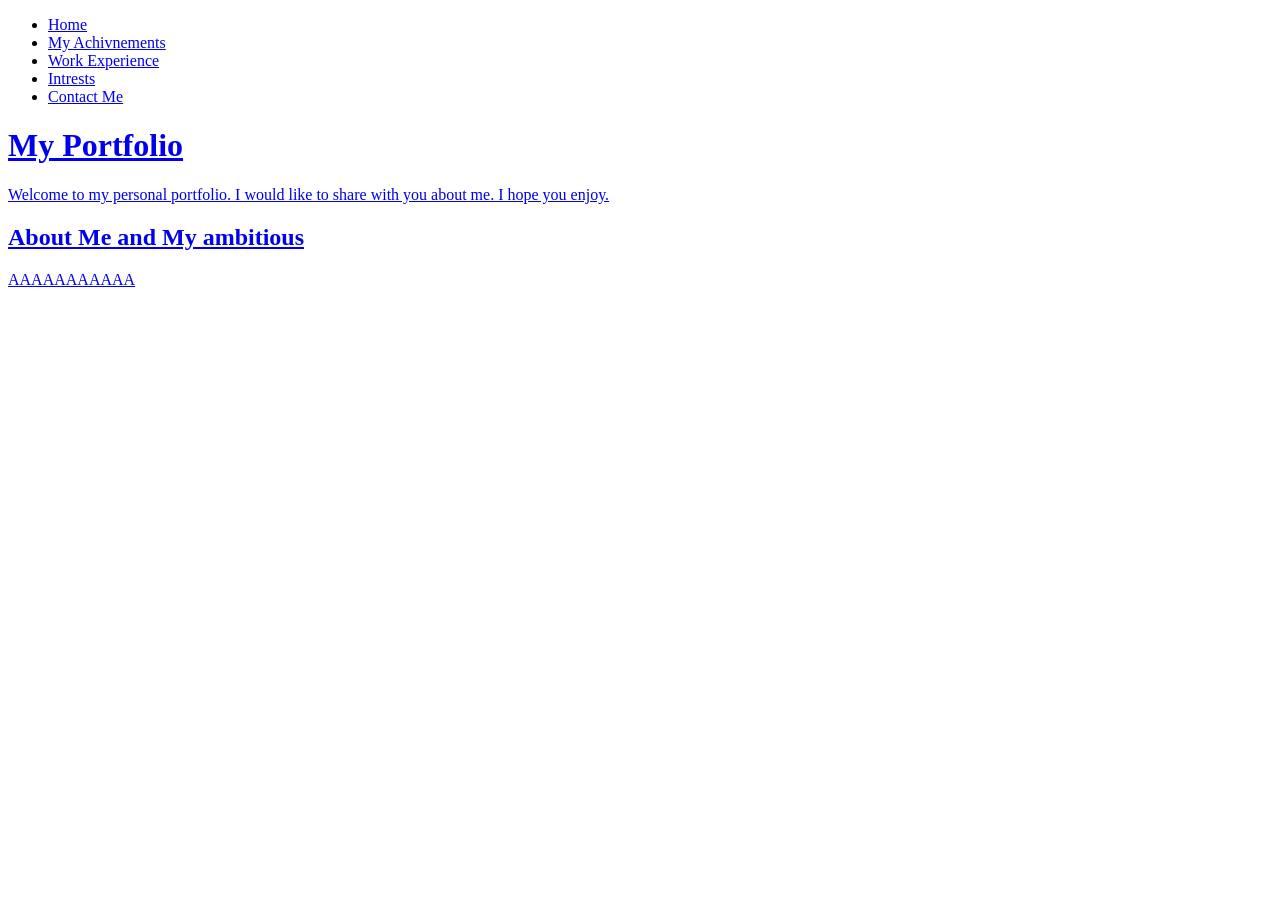
==== index.html @ 1cf85404 "Add files via upload" ====
<!DOCTYPE html>
<html>
<head> 
     <title> Osuke Arakawa</title>
     <link rel="stylesheet" href="style.css" type="text/css"/>
</head>

<body>
      <div id="navbar"> 
          <ul>
               <li><a href="index.html">Home</a></li>
               <li><a href="My Achivenebts.html">My Achivnements</a></li>
               <li><a href="Work experience.html">Work Experience</a></li>
               <li><a href="Intrest.html">Intrests</a></li>
               <li><a href="Contact Me.html">Contact Me</li>
          </ul>
      </div>

      <div id="maincontainer">
      <div id="main">
          <h1>My Portfolio</h1>
          <p>Welcome to my personal portfolio. I would like to share with you about me.
            I hope you enjoy.
          </p>

          <h2> About Me and My ambitious</h2>
          <p>
            AAAAAAAAAAA
          </p>
      </div>
</body>
</html>
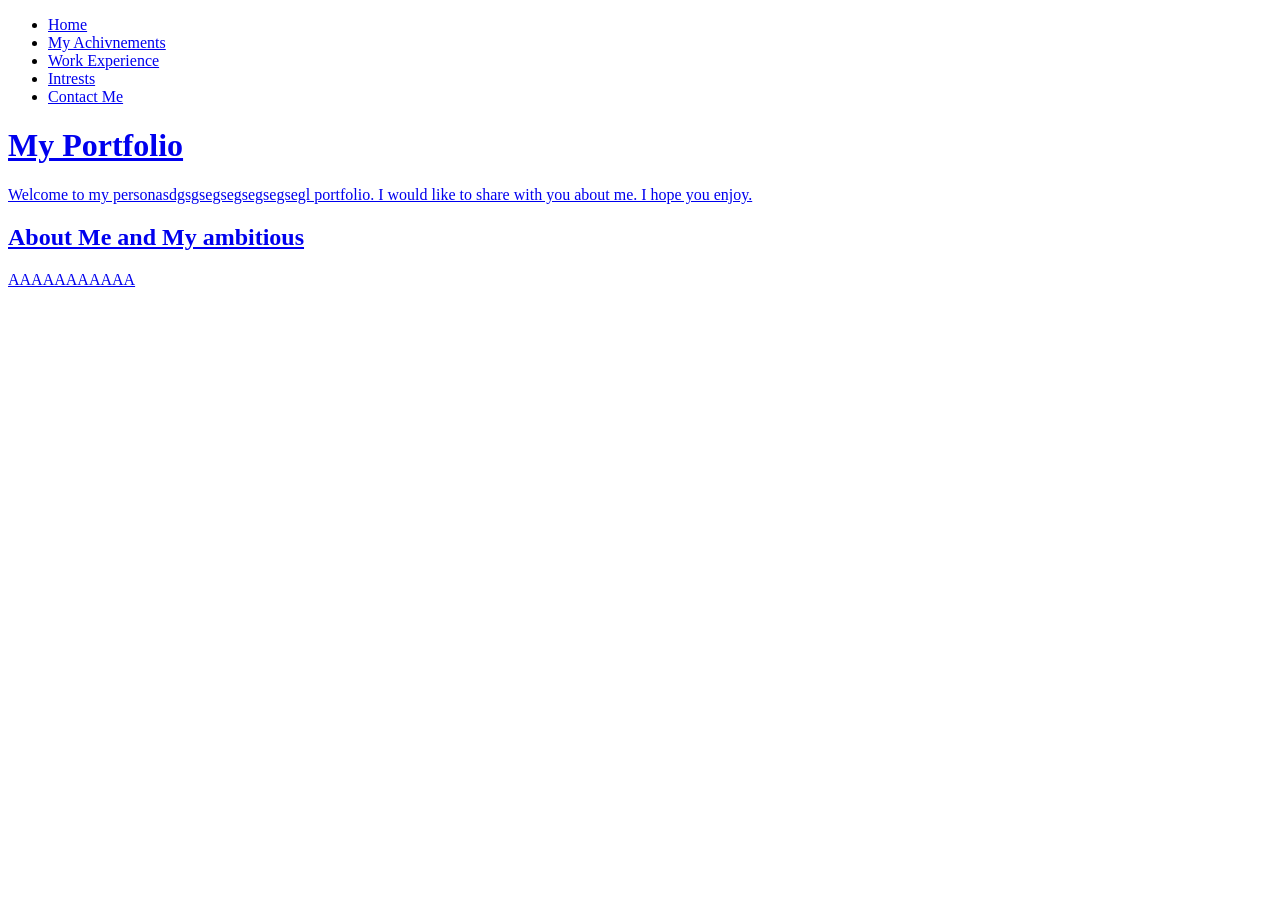
==== commit 14ed5f25: "Update index.html" ====
--- a/index.html
+++ b/index.html
@@ -19,7 +19,7 @@
       <div id="maincontainer">
       <div id="main">
           <h1>My Portfolio</h1>
-          <p>Welcome to my personal portfolio. I would like to share with you about me.
+          <p>Welcome to my personasdgsgsegsegsegsegsegl portfolio. I would like to share with you about me.
             I hope you enjoy.
           </p>
 
@@ -29,4 +29,4 @@
           </p>
       </div>
 </body>
-</html>+</html>
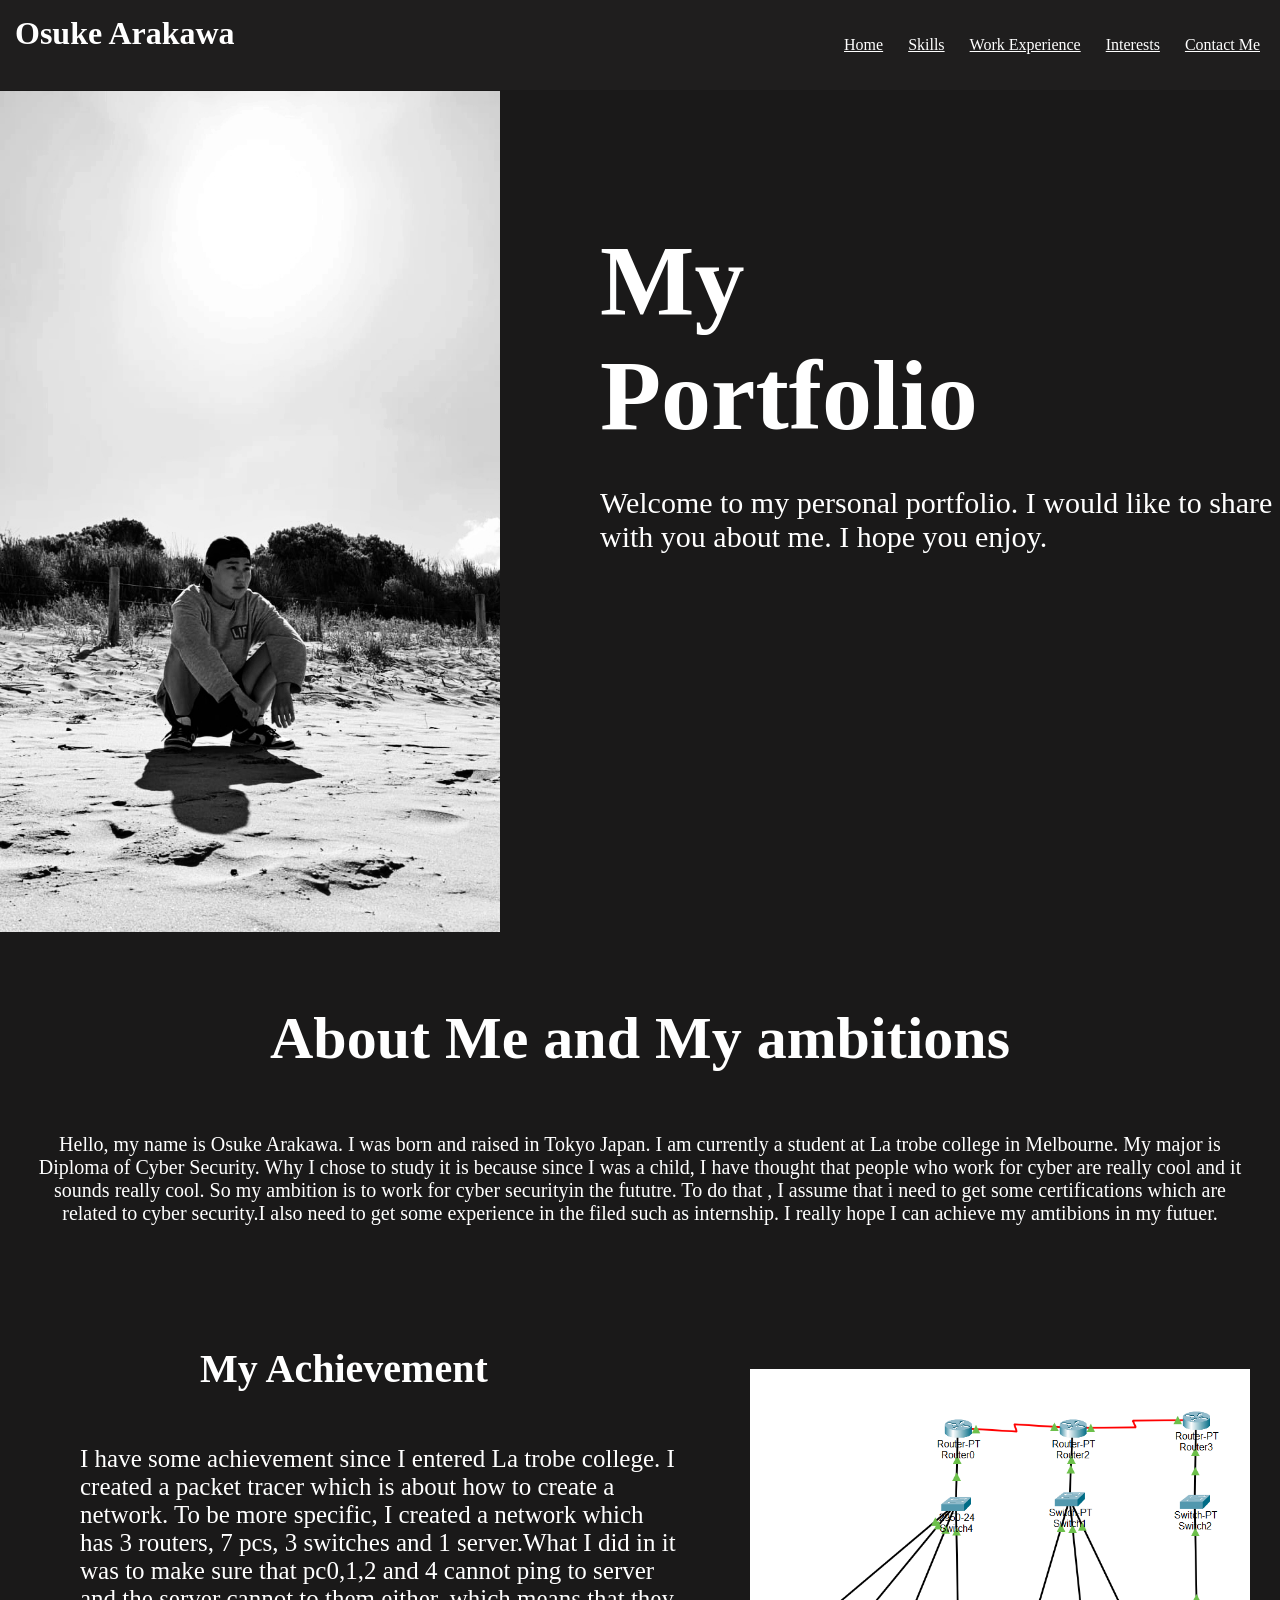
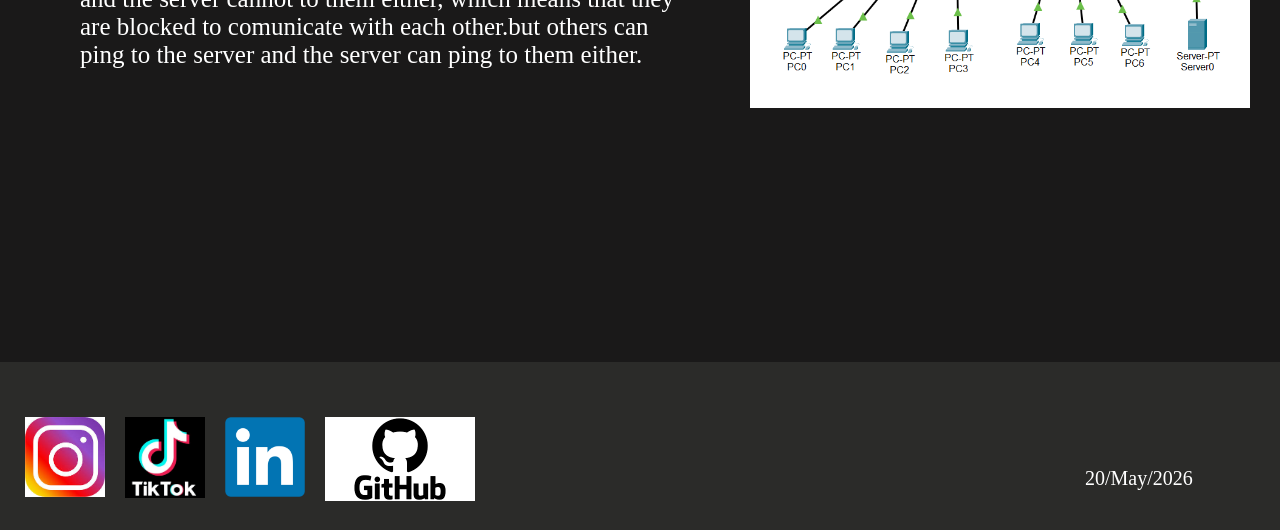
==== commit f349e990: "Add files via upload" ====
--- a/index.html
+++ b/index.html
@@ -1,32 +1,74 @@
 <!DOCTYPE html>
 <html>
 <head> 
-     <title> Osuke Arakawa</title>
+     <title> My Portfolio</title>
      <link rel="stylesheet" href="style.css" type="text/css"/>
 </head>
 
 <body>
-      <div id="navbar"> 
+        <div id="navbar">
+          <h1> Osuke Arakawa</h1>
           <ul>
                <li><a href="index.html">Home</a></li>
-               <li><a href="My Achivenebts.html">My Achivnements</a></li>
+               <li><a href="Skills.html">Skills</a></li>
                <li><a href="Work experience.html">Work Experience</a></li>
-               <li><a href="Intrest.html">Intrests</a></li>
-               <li><a href="Contact Me.html">Contact Me</li>
-          </ul>
+               <li><a href="Interest.html">Interests</a></li>
+               <li><a href="Contact Me.html">Contact Me</a></li>
+          </ul> 
       </div>
+
 
       <div id="maincontainer">
       <div id="main">
-          <h1>My Portfolio</h1>
-          <p>Welcome to my personasdgsgsegsegsegsegsegl portfolio. I would like to share with you about me.
-            I hope you enjoy.
+          <h2>My</br> Portfolio</h2>
+            <img class="left-image" src ="Myselfy.jpeg"  alt="This is a phot of me"></img>
+
+          <p class="welcome">
+             Welcome to my personal portfolio. I would like to share with you about me.
+          I hope you enjoy.
           </p>
 
-          <h2> About Me and My ambitious</h2>
-          <p>
-            AAAAAAAAAAA
+          <h3> About Me and My ambitions</h3>
+          <p class ="AboutMe">
+            Hello, my name is Osuke Arakawa. I was born and raised in Tokyo Japan. I am currently a student at La trobe college in Melbourne.
+            My major is Diploma of Cyber Security. Why I chose to study it is because since I was a child, I have thought that people who work
+            for cyber are really cool and it sounds really cool. So my ambition is to work for cyber securityin the fututre. To do that , 
+            I assume that i need to get some certifications which are related to cyber security.I also need to get some experience in the filed such as 
+            internship. I really hope I can achieve my amtibions in my futuer.
           </p>
+
+          <h4>My Achievement</h4>
+             <p class ="achievement">
+               I have some achievement since I entered La trobe college.
+               I created a packet tracer which is about how to create a network.
+               To be more specific, I created a network which has 3 routers, 7 pcs,
+               3 switches and 1 server.What I did in it was to make sure that pc0,1,2 
+               and 4 cannot ping to server and the server cannot to them either, which means 
+               that they are blocked to comunicate with each other.but others can ping to the server
+               and the server can ping to them either.
+               </p>
+
+            
+            <img class ="right-image" src="PacketTracer.png" alt =" This is my achievement photo">
+
+          <footer>
+            <a href ="https://www.Instagram.com" target="_blank">
+                 <img class="instagram" src="insta-logo.jpg" alt="This is a photo of Instagram Logo">
+            </a> 
+            <a href ="https://www.tiktok.com" target="_blank">
+                 <img class="tiktok" src="tiktok-logo.png" alt="this is a photo of tiktok Logo">
+            </a>     
+            <a href="https://www.linkedin.com" target="_blank">
+                  <img class="linkedin" src="LinkedIn-logo.png" alt="This is a photo of LinkedIn Logo">
+            </a>
+            <a href="http://www.Github.com" target="_blank">
+                  <img class="Github" src="Github-logo.png" alt="This is a photo of Github Logo">
+            </a>
+            <p class="date">
+              20/May/2026
+            </p>
+          </footer>
+       </div>
       </div>
 </body>
-</html>
+</html>
--- a/style.css
+++ b/style.css
@@ -0,0 +1,228 @@
+body
+ {
+    margin: 0;
+    background-color:rgb(26, 25, 25);
+    color: white;
+ }
+
+
+#navbar
+ {
+   display: flex;
+   background-color: rgb(31, 30, 30);
+ }
+
+
+ #navbar h1
+ {
+margin: 15px;
+ }
+
+
+ #navbar ul
+{
+   display: flex;
+   gap: 25px;
+   list-style: none;
+   float: right;
+   display: center;
+   padding: 20px;
+   margin-left: auto
+}
+
+
+ a 
+ {
+    color: white;
+ }
+
+
+ #maincontainer
+ {
+     display: flex;
+     justify-content: flex-start;
+     padding-top: 50px;
+ }
+
+
+ #main h2
+ {
+   font-size: 100px;
+   margin-left: 600px;
+ }
+
+
+ #main h3
+ {
+   margin-top: 450px;
+   text-align: center;
+   font-size: 60px;
+
+ }
+ 
+ #main h4
+ {
+   font-size: 40px;
+   margin-top: 120px;
+   margin-left: 200px;
+ }
+
+ #main .welcome
+{
+   margin-left: 600px;
+   font-size: 30px;
+   margin-top: -450px;
+   
+}
+
+.left-image
+{
+   width: 500px;
+   margin-top: -445px;
+}
+
+.right-image
+{
+   width: 500px;
+   margin-left: 750px;
+   margin-top: -400px;
+}
+
+#main .AboutMe
+{
+   text-align: center;
+   margin: 30px;
+   font-size: 20px;
+}
+
+#main .achievement
+{
+   width: 600px;
+   font-size: 25px;
+   margin-left: 80px;
+}
+
+#main footer
+{
+   padding: 15px;
+   display: flex;
+   background-color: rgb(43, 43, 41);
+   margin-top: 250px;
+   
+   
+}
+
+.instagram
+{
+   width: 80px;
+   margin-top:30px;
+   padding: 10px;
+}
+.tiktok
+{
+   width: 80px;
+   margin-top: 30px;
+   padding: 10px;
+}
+.linkedin
+{
+   width: 80px;
+   margin-top: 30px;
+   padding: 10px;
+}
+.Github
+{
+   width: 150px;
+   margin-top: 30px;
+   padding: 10px;
+}
+.date
+{
+   text-align: right;
+   margin-left: 600px;
+   font-size: 20px;
+   margin-top: 90px;
+}
+#main h5
+{
+   margin-left: 200px;
+   font-size: 85px;
+   margin-top: 0px;
+}
+.skills
+{
+   margin-left: 50px;
+   margin-top: -80px;
+   font-size: 18px;
+}
+.baseball
+{
+   width: 550px;
+   margin-left: 700px;
+   margin-top: -200px;
+}
+#main h6
+{
+   font-size: 40px;
+   margin-left: 170px;
+   margin-top: 70px;
+}
+.tournament
+{
+   font-size: 18px;
+   margin-top: -80px;
+   margin-left: 115px;
+}
+#main h1
+{
+   font-size: 40px;
+   margin-top: -230px;
+   margin-left: 800px;
+}
+.teamwork
+{
+   font-size: 18px;
+   margin-top: -18px;
+   margin-left: 720px;
+}
+.bar
+{
+   width: 420px;
+   margin-top: -270px;
+   margin-left: 750px;
+}
+.beer
+{
+   width: 450px;
+   margin-top: -300px;
+   margin-left: 50px;
+}
+.pokies
+{
+   width:400px;
+   margin-left: 780px;
+   margin-top: -300px;
+}
+.work
+{
+   font-size: 65px;
+   margin-left: 50px;
+}
+.mywork
+{
+   font-size: 20px;
+   margin-top: 120px;
+   margin-left: 80px;
+}
+.beer1
+{
+   margin-left: 650px;
+   margin-top: 150px;
+   font-size: 23px;
+}
+.pokie1
+{
+   font-size: 23px;
+   margin-top: 150px;
+   margin-left: 90px;
+}
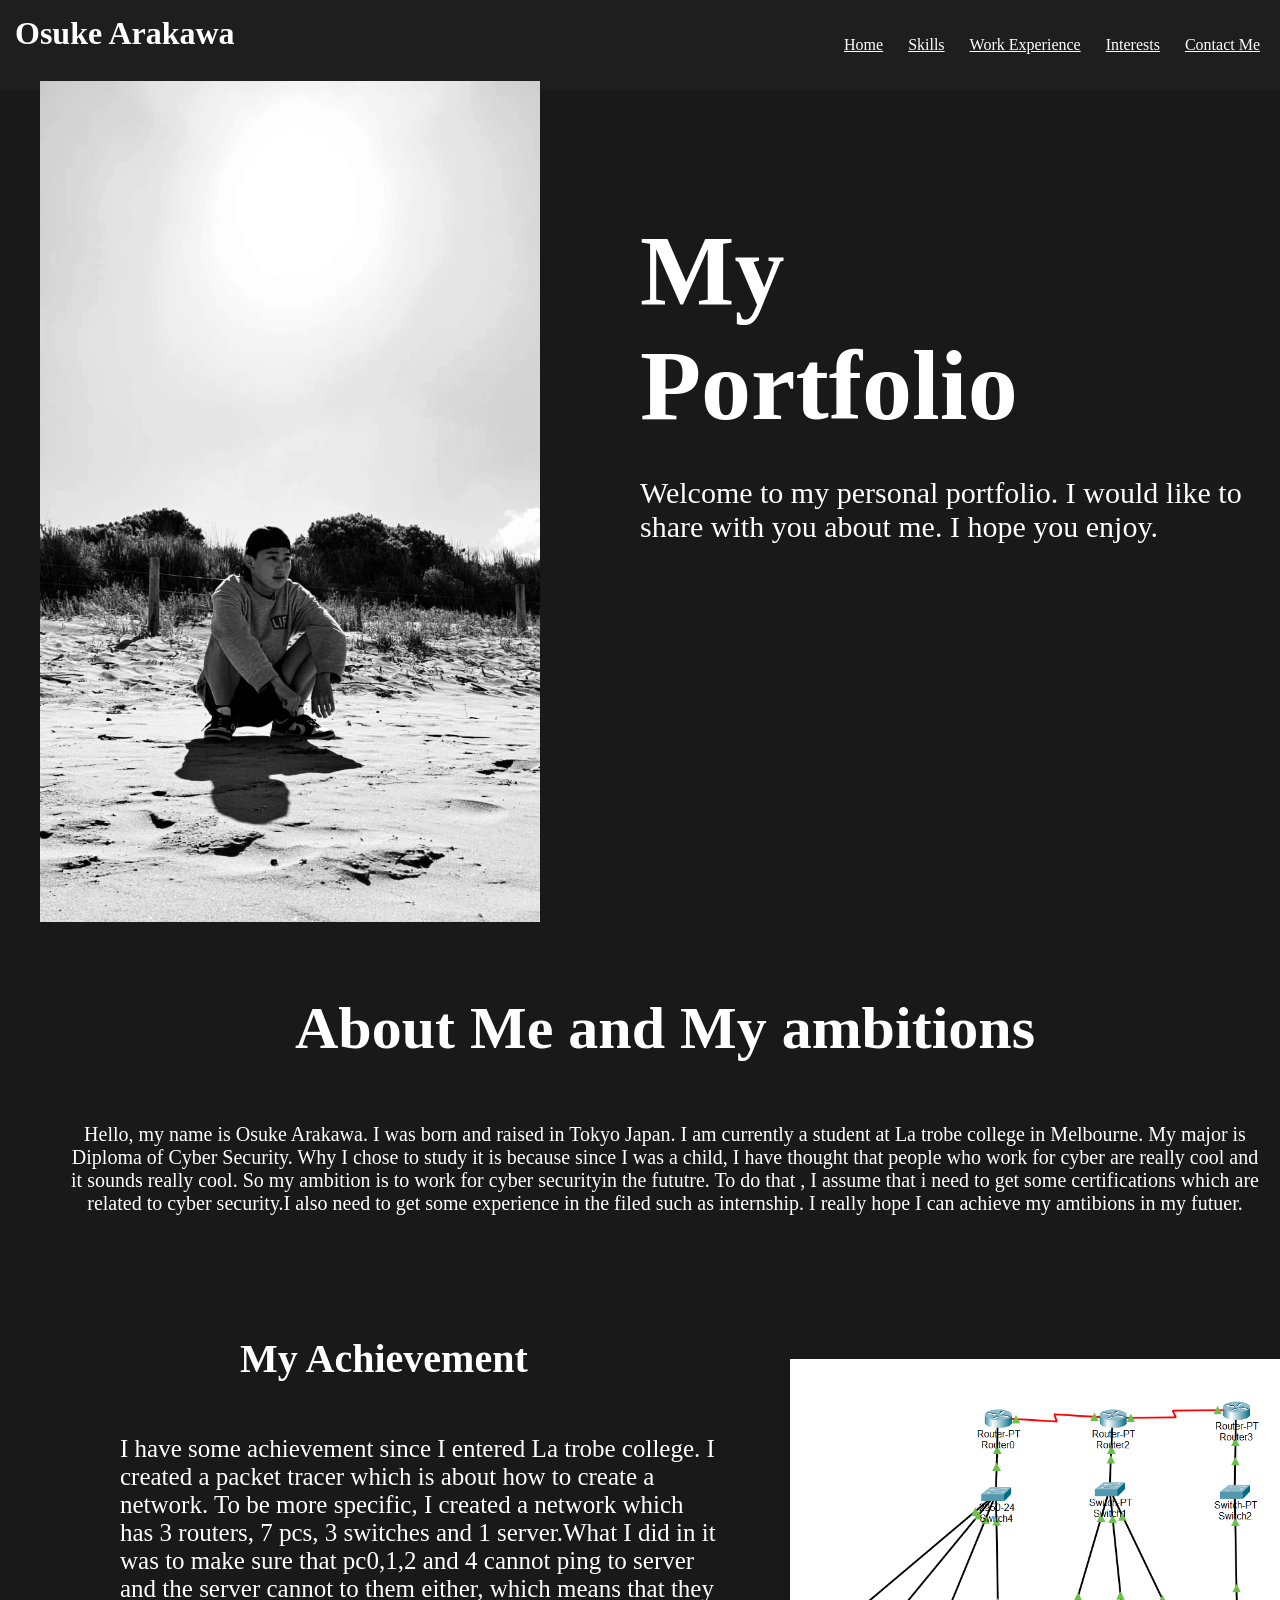
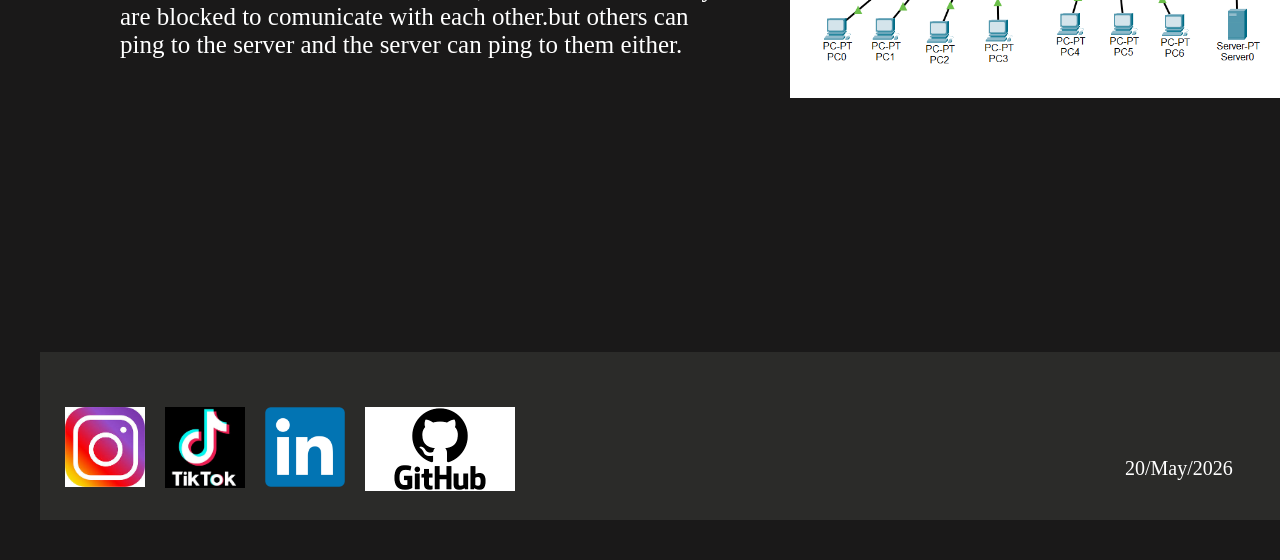
==== commit 6025b0d1: "Add files via upload" ====
--- a/index.html
+++ b/index.html
@@ -11,8 +11,8 @@
           <ul>
                <li><a href="index.html">Home</a></li>
                <li><a href="Skills.html">Skills</a></li>
-               <li><a href="Work experience.html">Work Experience</a></li>
-               <li><a href="Interest.html">Interests</a></li>
+               <li><a href="Work-Experience.html">Work Experience</a></li>
+               <li><a href="Interests.html">Interests</a></li>
                <li><a href="Contact Me.html">Contact Me</a></li>
           </ul> 
       </div>
@@ -61,7 +61,7 @@
             <a href="https://www.linkedin.com" target="_blank">
                   <img class="linkedin" src="LinkedIn-logo.png" alt="This is a photo of LinkedIn Logo">
             </a>
-            <a href="http://www.Github.com" target="_blank">
+            <a href="https://github.com/mgfz2wz4k9-lang/Portfolio-website" target="_blank">
                   <img class="Github" src="Github-logo.png" alt="This is a photo of Github Logo">
             </a>
             <p class="date">
--- a/style.css
+++ b/style.css
@@ -185,44 +185,69 @@
    margin-top: -18px;
    margin-left: 720px;
 }
-.bar
-{
-   width: 420px;
-   margin-top: -270px;
-   margin-left: 750px;
+.work
+{
+   font-size: 80px;
+   margin-top: -25px;
+   white-space: nowrap;
+}
+#maincontainer
+{
+padding: 40px;
+}
+.mywork
+{
+display: flex;
+margin-top: 150px;
+margin-left: -550px;
+gap: 150px;
+}
+.mywork img
+{
+   width: 400px;
+   height: 350px;
+   
+}
+.mywork p
+{
+font-size: 23px;
+margin-top: 65px;
 }
 .beer
 {
-   width: 450px;
-   margin-top: -300px;
-   margin-left: 50px;
+display: flex;
+margin-top: 290px;
+margin-left: -500px;
+gap: 600px;
+
+}
+.beer img
+{
+   width: 400px;
+   height: 350px;
+}
+.beer p
+{
+   margin-top: 370px;
+   margin-left: -600px;
+   font-size: 23px;
+
 }
 .pokies
 {
-   width:400px;
-   margin-left: 780px;
-   margin-top: -300px;
-}
-.work
-{
-   font-size: 65px;
-   margin-left: 50px;
-}
-.mywork
-{
-   font-size: 20px;
-   margin-top: 120px;
-   margin-left: 80px;
-}
-.beer1
-{
-   margin-left: 650px;
-   margin-top: 150px;
-   font-size: 23px;
-}
-.pokie1
-{
-   font-size: 23px;
-   margin-top: 150px;
-   margin-left: 90px;
-}
+display: flex;
+margin-top: 500px;
+margin-left: -530px;
+gap: 300px;
+}
+.pokies img
+{
+   width: 400px;
+   height: 350px; 
+}
+.pokies p
+{
+margin-top: 560px;
+margin-left: -160px;
+font-size: 23px;
+}
